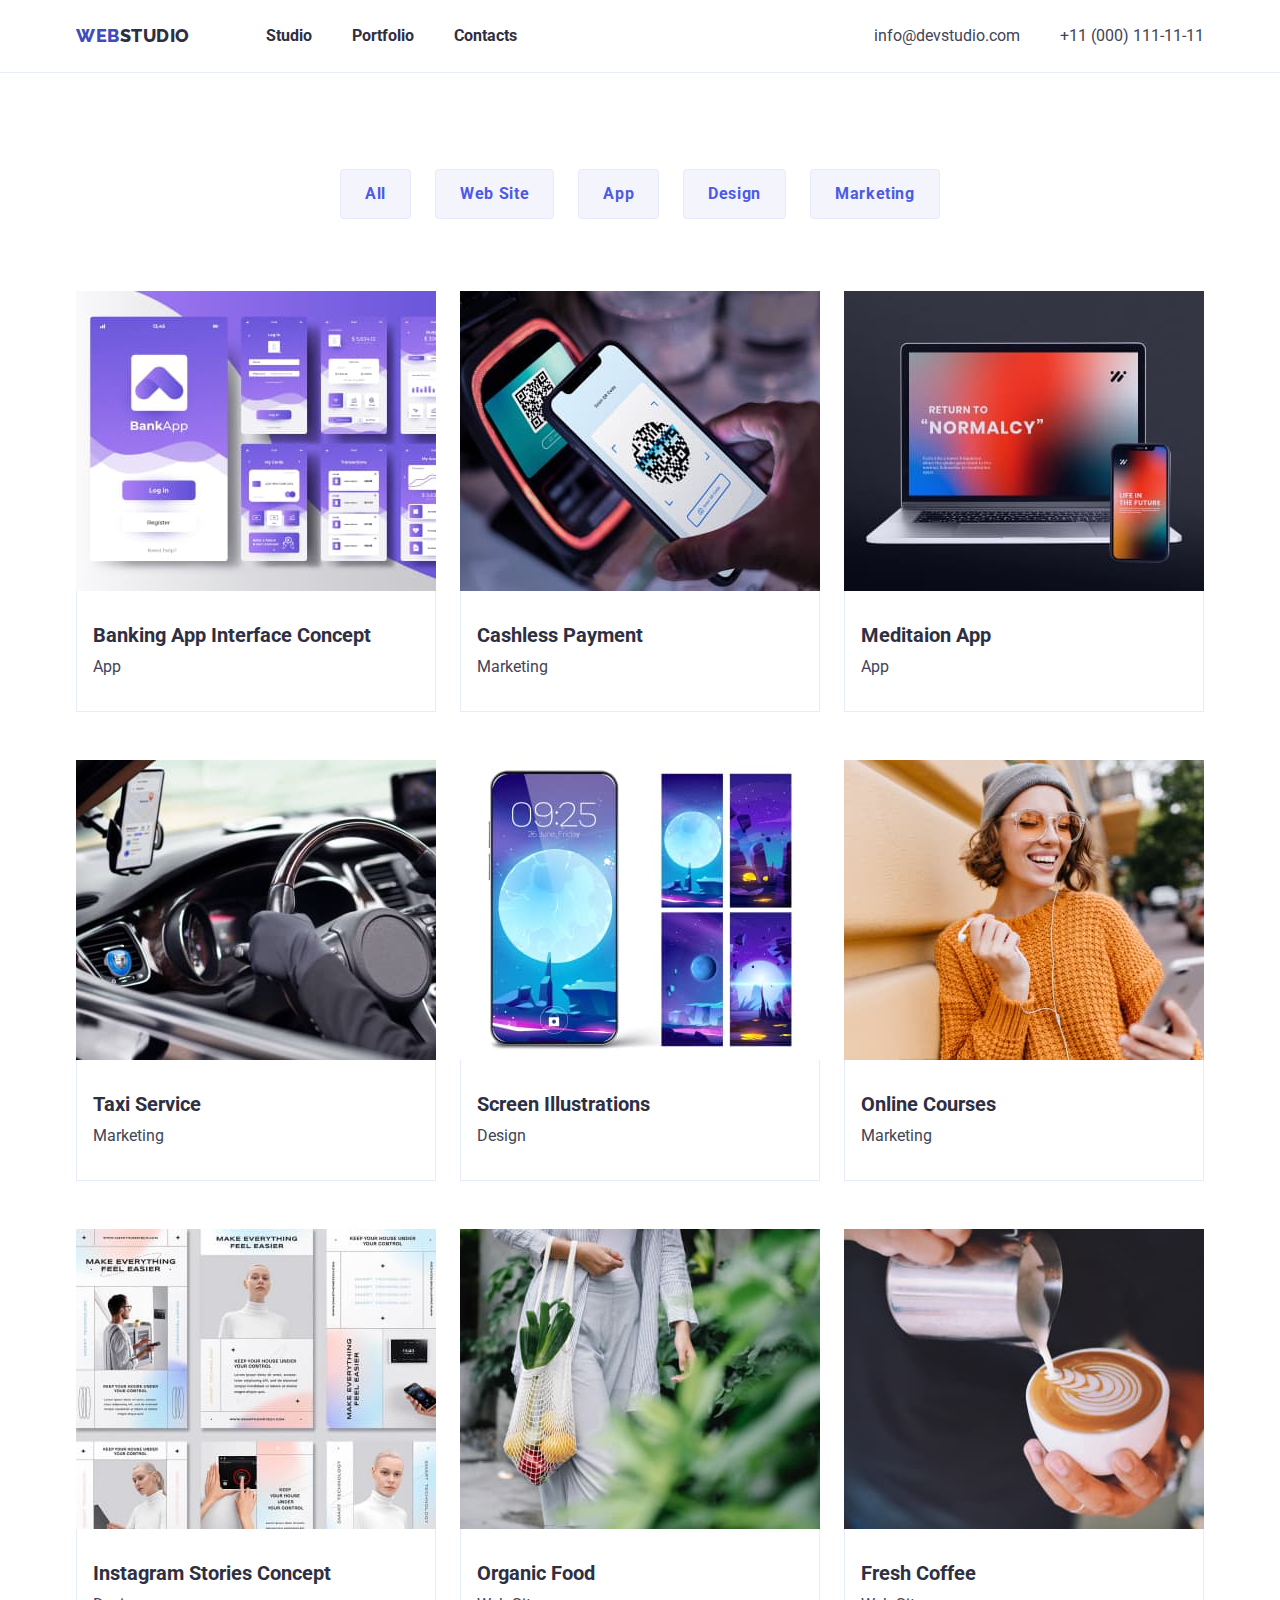
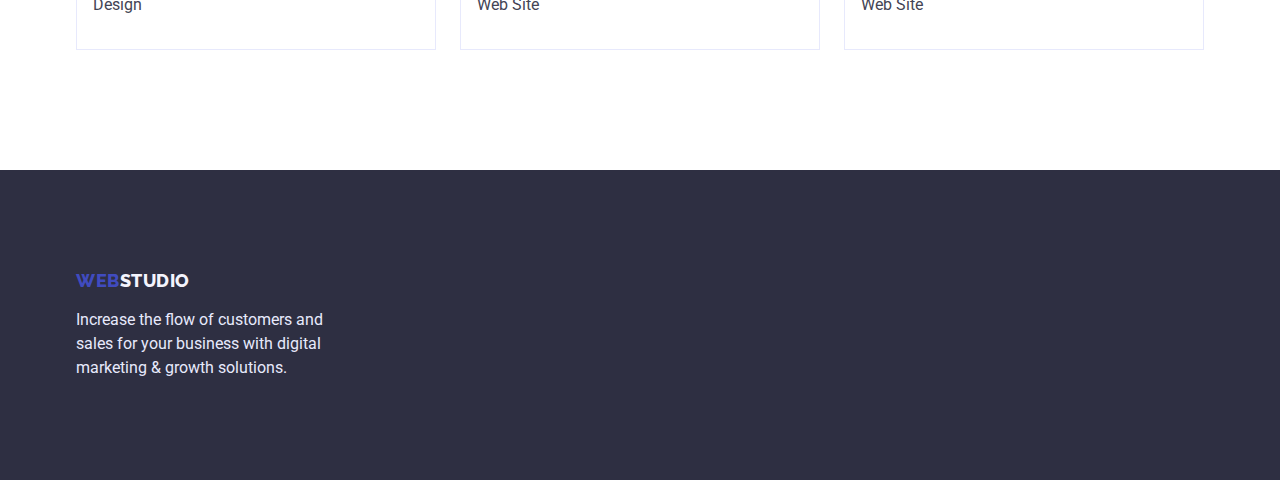
==== portfolio.html @ f0abbab0 "Initial commit" ====
<!DOCTYPE html>
<html lang="en">

    <head>
        <meta charset="UTF-8">
        <meta http-equiv="X-UA-Compatible" content="IE=edge">
        <meta name="viewport" content="width=device-width, initial-scale=1.0">
        <title>Portfolio</title>
        <link rel="stylesheet"
            href="https://cdnjs.cloudflare.com/ajax/libs/modern-normalize/1.0.0/modern-normalize.min.css">
        <link rel="preconnect" href="https://fonts.googleapis.com">
        <link rel="preconnect" href="https://fonts.gstatic.com" crossorigin>
        <link href="https://fonts.googleapis.com/css2?family=Raleway:wght@800&family=Roboto:wght@400;700&display=swap"
            rel="stylesheet">
        <link rel="stylesheet" href="./css/styles.css">
    </head>

    <body>
        <header class="header-section">
            <div class="container">
                <div class="header-container">
                    <nav class="site-nav">
                        <a href="" class="logo link"><span class="logo-accent">Web</span>Studio</a>
                        <ul class="site-menu list">
                            <li class="menu-item">
                                <a class="menu-link link" href="./index.html">Studio</a>
                            </li>
                            <li class="menu-item">
                                <a class="menu-link link" href="./portfolio.html">Portfolio</a>
                            </li>
                            <li class="menu-item">
                                <a class="menu-link link" href="">Contacts</a>
                            </li>
                        </ul>
                    </nav>
                    <ul class="contacts list">
                        <li class="contact-item">
                            <a class="contact-link link" href="mailto:">info@devstudio.com</a>
                        </li>
                        <li class="contact-item">
                            <a class="contact-link link" href="tel:+110001111111">+11 (000) 111-11-11</a>
                        </li>
                    </ul>
                </div>
            </div>
        </header>
        <!--main content-->
        <main>
            <section class="portfolio-section">
                <div class="container">
                    <h1 class="visually-hidden">Examples of working</h1>
                    <ul class="button-list list">
                        <li class="filter-btn">
                            <button class="buttons" type="button">All</button>
                        </li>
                        <li class="filter-btn">
                            <button class="buttons" type="button">Web Site</button>
                        </li>
                        <li class="filter-btn">
                            <button class="buttons" type="button">App</button>
                        </li>
                        <li class="filter-btn">
                            <button class="buttons" type="button">Design</button>
                        </li>
                        <li class="filter-btn">
                            <button class="buttons" type="button">Marketing</button>
                        </li>
                    </ul>
                    <ul class="image-list list">
                        <li class="image-item">
                            <img src="./images/images1.jpg" alt="photo of the banking app" width="360" height="300">
                            <div class="content-card">
                                <h2 class="secondary-titles">Banking App Interface Concept</h2>
                                <p class="subtitles">App</p>
                            </div>
                        </li>
                        <li class="image-item">
                            <img src="./images/images2.jpg" alt="cashless payment" width="360" height="300">
                            <div class="content-card">
                                <h2 class="secondary-titles">Cashless Payment</h2>
                                <p class="subtitles">Marketing</p>
                            </div>
                        </li>
                        <li class="image-item">
                            <img src="./images/images3.jpg" alt="a laptop and a phone with meditaion" width="360"
                                height="300">
                            <div class="content-card">
                                <h2 class="secondary-titles">Meditaion App</h2>
                                <p class="subtitles">App</p>
                            </div>
                        </li>
                        <li class="image-item">
                            <img src="./images/images4.jpg" alt="taxi steering wheel with driver's hands" width="360"
                                height="300">
                            <div class="content-card">
                                <h2 class="secondary-titles">Taxi Service</h2>
                                <p class="subtitles">Marketing</p>
                            </div>
                        </li>
                        <li class="image-item">
                            <img src="./images/images5.jpg" alt="phone with screen illustrations" width="360"
                                height="300">
                            <div class="content-card">
                                <h2 class="secondary-titles">Screen Illustrations</h2>
                                <p class="subtitles">Design</p>
                            </div>
                        </li>
                        <li class="image-item">
                            <img src="./images/images6.jpg" alt="A girl is talking  with someone on the phone online"
                                width="360" height="300">
                            <div class="content-card">
                                <h2 class="secondary-titles">Online Courses</h2>
                                <p class="subtitles">Marketing</p>
                            </div>
                        </li>
                        <li class="image-item">
                            <img src="./images/images7.jpg" alt="screenshots of the instagram stories concept"
                                width="360" height="300">
                            <div class="content-card">
                                <h2 class="secondary-titles">Instagram Stories Concept</h2>
                                <p class="subtitles">Design</p>
                            </div>
                        </li>
                        <li class="image-item">
                            <img src="./images/images8.jpg" alt="woman with food in a bag" width="360" height="300">
                            <div class="content-card">
                                <h2 class="secondary-titles">Organic Food</h2>
                                <p class="subtitles">Web Site</p>
                            </div>
                        </li>
                        <li class="image-item">
                            <img src="./images/images9.jpg" alt="a cup of coffee in the hands of a barista" width="360"
                                height="300">
                            <div class="content-card">
                                <h2 class="secondary-titles">Fresh Coffee</h2>
                                <p class="subtitles">Web Site</p>
                            </div>
                        </li>
                    </ul>
                </div>
            </section>
        </main>
        <footer class="footer">
            <div class="container">
                <a href="" class="footer-logo link"><span class="footer-accent">Web</span>Studio</a>
                <p class="footer-text">Increase the flow of customers and sales for your business with digital marketing
                    &
                    growth solutions.</p>
            </div>
        </footer>
    </body>

</html>
---- css/styles.css ----
:root {
    --primary-color-text: #2E2F42;
    --secondary-color-text: #434455;
    --main-background-color: #FFFFFF;
    --secondary-background-color: #F4F4FD;
    --accent-color: #4D5AE5;
    --btn-hover-color: #404BBF;
    --footer-text-color: #E7E9FC;
    --border-main-color: #E7E9FC --main-letter-spacing: 0.02em;
}


h1,
h2,
h3,
p {
    margin: 0px;
}

ul,
li {
    margin: 0px;
    padding: 0px;
}

.list {
    list-style: none;
    padding-left: 0px;
}



.container {
    width: 1158px;
    margin-left: auto;
    margin-right: auto;
    padding-left: 15px;
    padding-right: 15px;
    align-items: center;

}


.header-container {
    display: flex;
    align-items: center;
}

.header-section {
    background-color: var(--main-background-color);
    border-bottom: 1px solid var(--footer-text-color);
}


/*------------------ SITE NAVIGATION----------------------*/

/*------------- Logo styles--------------*/

.logo {
    color: var(--primary-color-text);
    font-family: 'Raleway', sans-serif;
    font-weight: 800;
    font-size: 18px;
    line-height: 1.33;
    letter-spacing: 0.03em;
    text-transform: uppercase;
}

.logo-accent {
    color: var(--btn-hover-color);
}

/*------------- Main manu--------------*/

.site-nav {
    display: flex;
    align-items: center;
}

.site-menu {
    display: flex;
    margin-left: 76px;
}

.site-menu .menu-item:not(:last-child) {
    margin-right: 40px;
}


.menu-link {
    display: block;
    padding-top: 24px;
    padding-bottom: 24px;
}

.menu-item .menu-link {
    color: var(--primary-color-text);
    font-family: 'Roboto', sans-serif;
    font-weight: 700;
    font-size: 16px;
    line-height: 1.5;
    letter-spacing: var(--main-letter-spacing);
}

.menu-item .menu-link:hover,
.menu-item .menu-link:focus {
    color: var(--accent-color);
}


/*-------------------Contacts-----------------*/

.contacts {
    display: flex;
    margin-left: auto;
}





.container .contact-item+.contact-item {
    margin-left: 40px;
}

.contact-item .contact-link {
    color: var(--secondary-color-text);
    font-family: 'Roboto', sans-serif;
    font-size: 16px;
    line-height: 1.5;
    letter-spacing: var(--main-letter-spacing);
}

.contact-item .contact-link:hover,
.contact-item .contact-link:focus {
    color: var(--accent-color);
}

.link {
    text-decoration: none;
}


/*-------------HERO SECTION--------------------*/

.hero-section {
    background: var(--primary-color-text);
    padding-top: 192px;
    padding-bottom: 192px;
    text-align: center;
}

.hero {
    font-size: 56px;
    letter-spacing: var(--main-letter-spacing);
    line-height: 1.1;
    color: var(--main-background-color);
    background: var(--primary-color-text);
}

.visually-hidden {
    position: absolute;
    white-space: nowrap;
    width: 1px;
    height: 1px;
    overflow: hidden;
    border: 0;
    padding: 0;
    clip: rect(0 0 0 0);
    clip-path: inset(50%);
    margin: -1px;
}

/*---------------------BODY--------------------*/
body {
    font-family: 'Roboto', sans-serif;
    color: var(--primary-color-text);
    background: var(--main-background-color);
}

/*----------------- SITE  BUTTONS -------------------*/

/*-----------  Main buttons----------------*/

.main-button {
    display: inline-block;
    padding: 16px 32px;
    margin-top: 48px;

    color: var(--main-background-color);
    background: var(--accent-color);
    align-items: center;
    border-radius: 4px;
    border: 1px solid transparent;
    box-shadow: 0px 4px 4px rgba(0, 0, 0, 0.15);

    font-family: inherit;
    font-weight: 700;
    font-size: 16px;
    line-height: 1.2;
    letter-spacing: 0.04em;
    cursor: pointer;
}

.main-button:hover,
.main-button:focus {
    background: var(--btn-hover-color);
}


/*-----------  Portfolio buttons----------------*/

.buttons {
    display: flex;
    padding: 12px 24px;

    font-family: inherit;
    font-weight: 700;
    font-size: 16px;
    line-height: 1.5;
    letter-spacing: 0.04em;

    color: var(--accent-color);
    background: var(--secondary-background-color);
    border-radius: 4px;
    border: 1px solid var(--footer-text-color);
    cursor: pointer;
}

.buttons:hover,
.buttons:focus {
    color: var(--main-background-color);
    background: var(--accent-color);
}

.button-list {
    display: flex;
    margin-bottom: 72px;
    justify-content: center;
}

.button-list .filter-btn:not(:last-child) {
    margin-right: 24px;
}


/*-----------FITURE SECTION-----------*/

.fiture-section {
    padding-top: 120px;
}

.section {
    padding-top: 120px;
    padding-bottom: 120px;
}

.fiture-list {
    display: flex;
}

.fiture-item {
    width: 264px;
}

.container .fiture-item:not(:last-child) {
    margin-right: 24px;
}



/*--------- SERVICES----------*/

.service-list {
    display: flex;
    margin-top: 72px;
    padding-bottom: 120px;
}

.container .service-item:not(:last-child) {
    margin-right: 24px;
}

/*----------------TEAM-SECTION------------------*/

.team-section {
    background: var(--secondary-background-color);
    padding-top: 120px;
    padding-bottom: 120px;
}

.team-list {
    display: flex;
    flex-wrap: wrap;
    margin-top: 72px;
}


.team-content {
    padding-top: 32px;
    padding-bottom: 32px;
    text-align: center;
    background-color: var(--main-background-color);
    border-right: 1px solid var(--footer-text-color);
    border-bottom: 1px solid var(--footer-text-color);
    border-left: 1px solid var(--footer-text-color);
}

.container .team-item:not(:last-child) {
    margin-right: 24px;
}



/* ----------PORTFOLIO SERVICES----------------*/
.image-list {
    display: flex;
    flex-wrap: wrap;
}

Img {
    display: block;
}

.image-item {
    margin-right: 24px;
    margin-bottom: 48px;
}


.image-item {
    flex-basis: calc((100%/-48px)-3);
}

.image-item:nth-child(3n) {
    margin-right: 0;
}

.image-item:nth-child(n+7) {
    margin-bottom: 0px;
}


.content-card {
    padding-left: 16px;
    padding-top: 32px;
    padding-bottom: 32px;
    border-right: 1px solid var(--footer-text-color);
    border-bottom: 1px solid var(--footer-text-color);
    border-left: 1px solid var(--footer-text-color);

}

.portfolio-section {
    padding-top: 96px;
    padding-bottom: 120px;
}

/* ----------TITLES AND SUBTITLES----------------*/

.titles {
    font-size: 36px;
    line-height: 1.11;
    letter-spacing: var(--main-letter-spacing);
    text-align: center;
}


.secondary-titles {
    font-size: 20px;
    line-height: 1.2;
    letter-spacing: var(--main-letter-spacing);
}

.subtitles {
    margin-top: 8px;

    font-family: 'Roboto', sans-serif;
    font-size: 16px;
    line-height: 1.5;
    letter-spacing: var(--main-letter-spacing);
    color: var(--secondary-color-text);
}



/* FOOTER STYLES */


.footer-logo {
    color: var(--secondary-background-color);

    font-family: 'Raleway', sans-serif;
    font-weight: 800;
    font-size: 18px;
    line-height: 1.2;
    letter-spacing: 0.03em;
    text-transform: uppercase;
}

.footer-accent {
    color: var(--btn-hover-color);
}

.footer {
    padding-top: 100px;
    padding-bottom: 100px;
    background: var(--primary-color-text);
}

.footer-text {
    margin-top: 16px;
    width: 264px;

    color: var(--footer-text-color);
    font-family: 'Roboto', sans-serif;
    font-size: 16px;
    line-height: 1.5;
    letter-spacing: var(--main-letter-spacing);
}
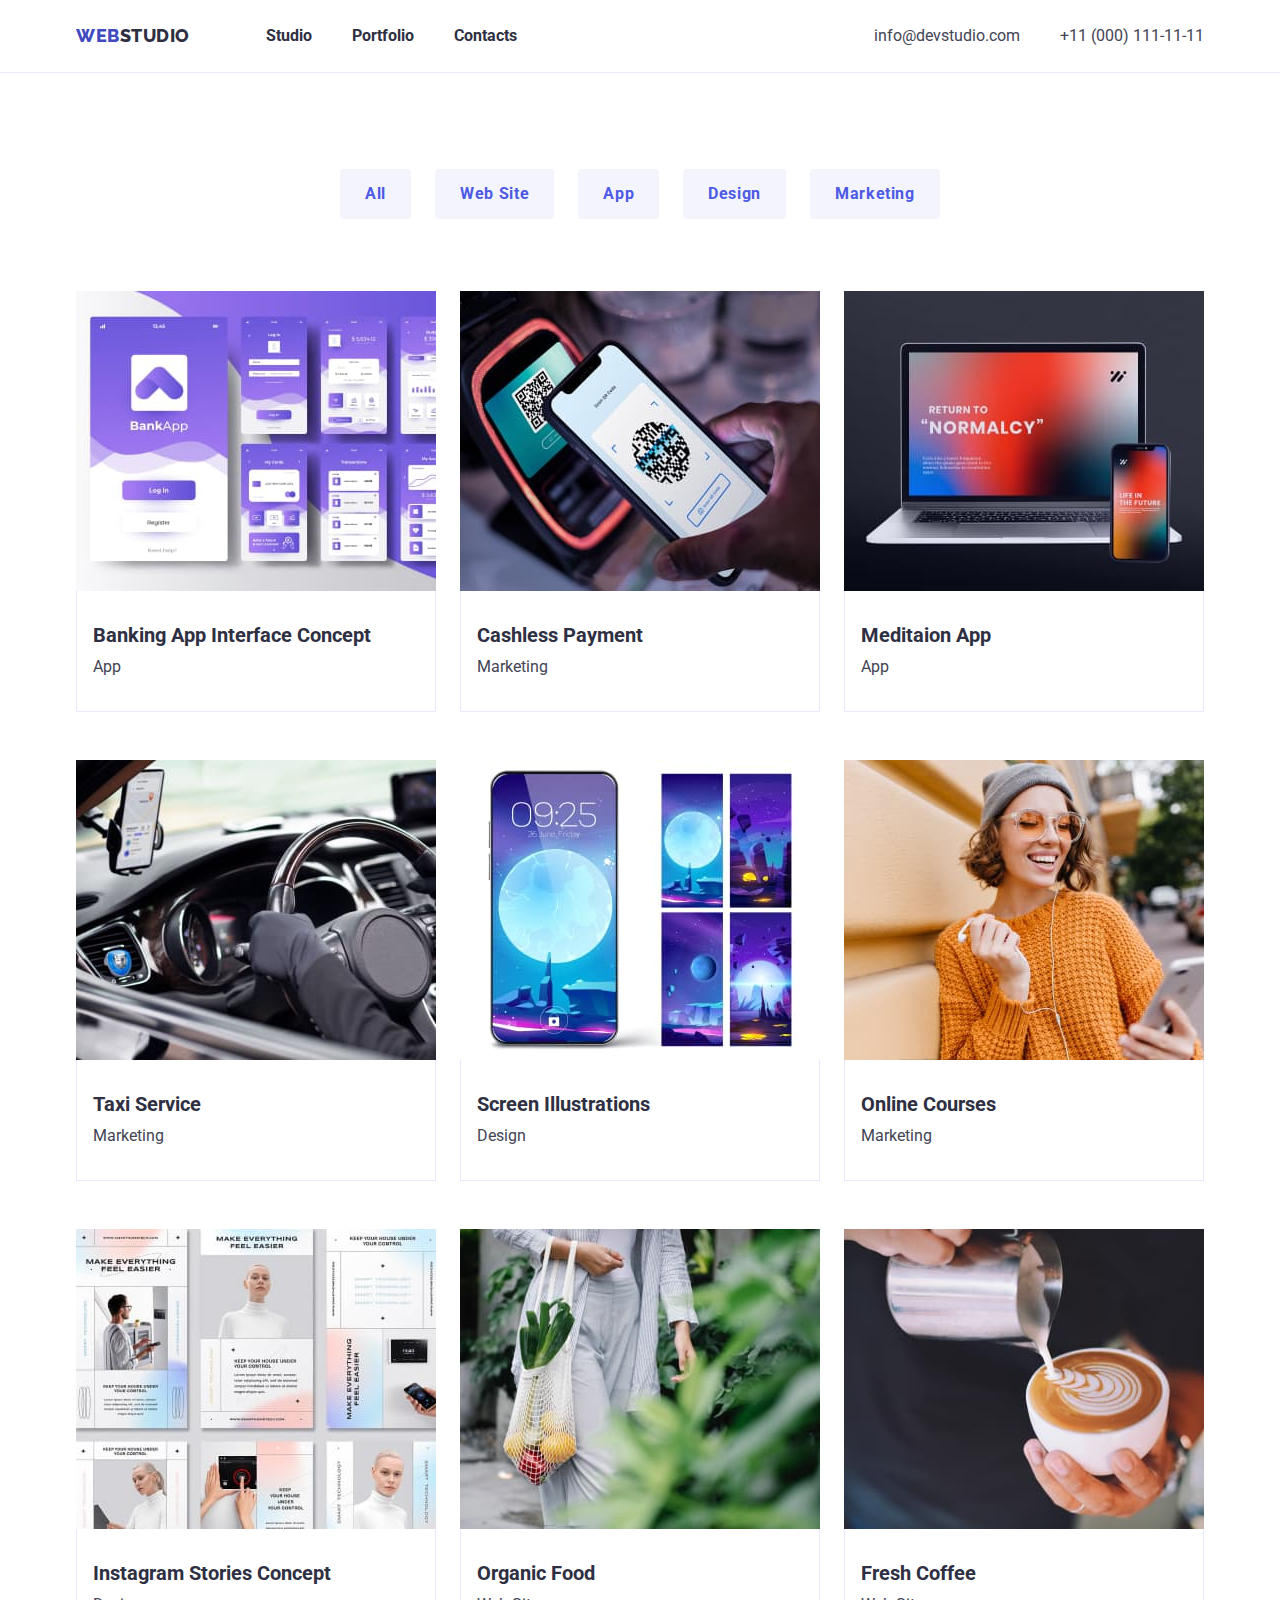
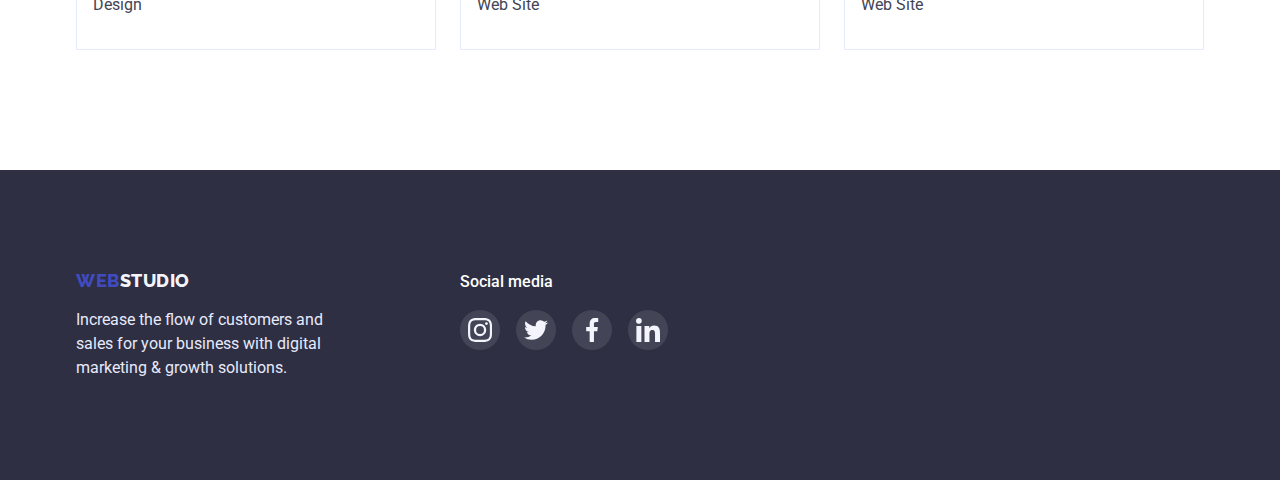
==== commit 68ce202f: "Added svg icons" ====
--- a/portfolio.html
+++ b/portfolio.html
@@ -10,8 +10,9 @@
             href="https://cdnjs.cloudflare.com/ajax/libs/modern-normalize/1.0.0/modern-normalize.min.css">
         <link rel="preconnect" href="https://fonts.googleapis.com">
         <link rel="preconnect" href="https://fonts.gstatic.com" crossorigin>
-        <link href="https://fonts.googleapis.com/css2?family=Raleway:wght@800&family=Roboto:wght@400;700&display=swap"
+        <link href="https://fonts.googleapis.com/css2?family=Raleway:wght@800&family=Roboto:wght@400;500;700&display=swap"
             rel="stylesheet">
+
         <link rel="stylesheet" href="./css/styles.css">
     </head>
 
@@ -68,73 +69,82 @@
                     </ul>
                     <ul class="image-list list">
                         <li class="image-item">
+                            <a href="" class=" image-link link">
                             <img src="./images/images1.jpg" alt="photo of the banking app" width="360" height="300">
                             <div class="content-card">
                                 <h2 class="secondary-titles">Banking App Interface Concept</h2>
                                 <p class="subtitles">App</p>
-                            </div>
-                        </li>
-                        <li class="image-item">
+                            </div></a>
+                        </li>
+                        <li class="image-item">
+                            <a href="" class=" image-link link">
                             <img src="./images/images2.jpg" alt="cashless payment" width="360" height="300">
                             <div class="content-card">
                                 <h2 class="secondary-titles">Cashless Payment</h2>
                                 <p class="subtitles">Marketing</p>
-                            </div>
-                        </li>
-                        <li class="image-item">
+                            </div></a>
+                        </li>
+                        <li class="image-item">
+                            <a href="" class=" image-link link">
                             <img src="./images/images3.jpg" alt="a laptop and a phone with meditaion" width="360"
                                 height="300">
                             <div class="content-card">
                                 <h2 class="secondary-titles">Meditaion App</h2>
                                 <p class="subtitles">App</p>
-                            </div>
-                        </li>
-                        <li class="image-item">
+                            </div></a>
+                        </li>
+                        <li class="image-item">
+                            <a href="" class=" image-link link">
                             <img src="./images/images4.jpg" alt="taxi steering wheel with driver's hands" width="360"
                                 height="300">
                             <div class="content-card">
                                 <h2 class="secondary-titles">Taxi Service</h2>
                                 <p class="subtitles">Marketing</p>
-                            </div>
-                        </li>
-                        <li class="image-item">
+                            </div></a>
+                        </li>
+                        <li class="image-item">
+                            <a href="" class=" image-link link">
                             <img src="./images/images5.jpg" alt="phone with screen illustrations" width="360"
                                 height="300">
                             <div class="content-card">
                                 <h2 class="secondary-titles">Screen Illustrations</h2>
                                 <p class="subtitles">Design</p>
-                            </div>
-                        </li>
-                        <li class="image-item">
+                            </div></a>
+                        </li>
+                        <li class="image-item">
+                            <a href="" class=" image-link link">
                             <img src="./images/images6.jpg" alt="A girl is talking  with someone on the phone online"
                                 width="360" height="300">
                             <div class="content-card">
                                 <h2 class="secondary-titles">Online Courses</h2>
                                 <p class="subtitles">Marketing</p>
-                            </div>
-                        </li>
-                        <li class="image-item">
+                            </div></a>
+                        </li>
+                        <li class="image-item">
+                            <a href="" class=" image-link link">
                             <img src="./images/images7.jpg" alt="screenshots of the instagram stories concept"
                                 width="360" height="300">
                             <div class="content-card">
                                 <h2 class="secondary-titles">Instagram Stories Concept</h2>
                                 <p class="subtitles">Design</p>
-                            </div>
-                        </li>
-                        <li class="image-item">
+                            </div></a>
+                        </li>
+                        <li class="image-item">
+                            <a href="" class=" image-link link">
                             <img src="./images/images8.jpg" alt="woman with food in a bag" width="360" height="300">
                             <div class="content-card">
                                 <h2 class="secondary-titles">Organic Food</h2>
                                 <p class="subtitles">Web Site</p>
-                            </div>
-                        </li>
-                        <li class="image-item">
+                            </div></a>
+                        </li>
+                        <li class="image-item">
+                            <a href="" class=" image-link link">
                             <img src="./images/images9.jpg" alt="a cup of coffee in the hands of a barista" width="360"
                                 height="300">
                             <div class="content-card">
                                 <h2 class="secondary-titles">Fresh Coffee</h2>
                                 <p class="subtitles">Web Site</p>
-                            </div>
+                            </div></a>
                         </li>
                     </ul>
                 </div>
@@ -142,11 +152,51 @@
         </main>
         <footer class="footer">
             <div class="container">
-                <a href="" class="footer-logo link"><span class="footer-accent">Web</span>Studio</a>
-                <p class="footer-text">Increase the flow of customers and sales for your business with digital marketing
-                    &
-                    growth solutions.</p>
-            </div>
+                <div class="footer-container">
+                    <div class="footer-list">
+                        <a href="" class="footer-logo link"><span class="footer-accent">Web</span>Studio</a>
+        
+                        <p class="footer-text">Increase the flow of customers and sales for your business with digital
+                            marketing
+                            &
+                            growth solutions.</p>
+                    </div>
+        
+                    <div class="social-list">
+                        <h4 class="social-media-title"> Social media
+                        </h4>
+                        <ul class="media-list list">
+                            <li class="media-item">
+                                <a class="media-link">
+                                    <svg class="media-icon">
+                                        <use href="./images/icons.svg#instagram" width="24" height="24"></use>
+                                    </svg>
+                                </a>
+                            </li>
+                            <li>
+                                <a class="media-link">
+                                    <svg class="media-icon">
+                                        <use href="./images/icons.svg#twitter" width="24" height="24"></use>
+                                    </svg>
+                                </a>
+                            </li>
+                            <li>
+                                <a class="media-link">
+                                    <svg class="media-icon">
+                                        <use href="./images/icons.svg#facebook" width="24" height="24"></use>
+                                    </svg>
+                                </a>
+                            </li>
+                            <li>
+                                <a class="media-link">
+                                    <svg class="media-icon">
+                                        <use href="./images/icons.svg#linkedin" width="24" height="24"></use>
+                                    </svg>
+                                </a>
+                            </li>
+                        </ul>
+                    </div>
+                </div>
         </footer>
     </body>
 
--- a/css/styles.css
+++ b/css/styles.css
@@ -1,5 +1,5 @@
 :root {
-    --primary-color-text: #2E2F42;
+    --primary-color: #2E2F42;
     --secondary-color-text: #434455;
     --main-background-color: #FFFFFF;
     --secondary-background-color: #F4F4FD;
@@ -13,6 +13,7 @@
 h1,
 h2,
 h3,
+h4,
 p {
     margin: 0px;
 }
@@ -28,7 +29,9 @@
     padding-left: 0px;
 }
 
-
+Img {
+    display: block;
+}
 
 .container {
     width: 1158px;
@@ -37,7 +40,7 @@
     padding-left: 15px;
     padding-right: 15px;
     align-items: center;
-
+    max-width: 1440px;
 }
 
 
@@ -57,7 +60,7 @@
 /*------------- Logo styles--------------*/
 
 .logo {
-    color: var(--primary-color-text);
+    color: var(--primary-color);
     font-family: 'Raleway', sans-serif;
     font-weight: 800;
     font-size: 18px;
@@ -94,7 +97,7 @@
 }
 
 .menu-item .menu-link {
-    color: var(--primary-color-text);
+    color: var(--primary-color);
     font-family: 'Roboto', sans-serif;
     font-weight: 700;
     font-size: 16px;
@@ -144,18 +147,25 @@
 /*-------------HERO SECTION--------------------*/
 
 .hero-section {
-    background: var(--primary-color-text);
+    background: var(--primary-color);
     padding-top: 192px;
     padding-bottom: 192px;
     text-align: center;
-}
-
-.hero {
+    background-image:linear-gradient(rgba(46, 47, 66, 0.7), rgba(46, 47, 66, 0.7)), url(../images/people-office.jpg);
+    background-color: var(--primary-color);
+    background-size: cover;
+    
+    
+}
+
+.hero {max-width: 494px;
+    margin-left: auto;
+    margin-right: auto;
     font-size: 56px;
     letter-spacing: var(--main-letter-spacing);
     line-height: 1.1;
     color: var(--main-background-color);
-    background: var(--primary-color-text);
+  
 }
 
 .visually-hidden {
@@ -174,7 +184,7 @@
 /*---------------------BODY--------------------*/
 body {
     font-family: 'Roboto', sans-serif;
-    color: var(--primary-color-text);
+    color: var(--primary-color);
     background: var(--main-background-color);
 }
 
@@ -192,7 +202,7 @@
     align-items: center;
     border-radius: 4px;
     border: 1px solid transparent;
-    box-shadow: 0px 4px 4px rgba(0, 0, 0, 0.15);
+    
 
     font-family: inherit;
     font-weight: 700;
@@ -205,6 +215,7 @@
 .main-button:hover,
 .main-button:focus {
     background: var(--btn-hover-color);
+    box-shadow: 0px 4px 4px rgba(0, 0, 0, 0.15);
 }
 
 
@@ -223,7 +234,7 @@
     color: var(--accent-color);
     background: var(--secondary-background-color);
     border-radius: 4px;
-    border: 1px solid var(--footer-text-color);
+     border: 1px solid transparent;
     cursor: pointer;
 }
 
@@ -231,6 +242,10 @@
 .buttons:focus {
     color: var(--main-background-color);
     background: var(--accent-color);
+     border: 1px solid var(--accent-color);
+    box-shadow: 0px 2px 1px rgba(46, 47, 66, 0.08),
+     0px 1px 1px rgba(46, 47, 66, 0.16),
+     0px 1px 6px rgba(46, 47, 66, 0.08);
 }
 
 .button-list {
@@ -259,6 +274,11 @@
     display: flex;
 }
 
+.fiture-icon {margin-bottom: 8px;
+    width: 264px;
+height: 112px;
+background-color: #F4F4FD;}
+
 .fiture-item {
     width: 264px;
 }
@@ -274,7 +294,7 @@
 .service-list {
     display: flex;
     margin-top: 72px;
-    padding-bottom: 120px;
+
 }
 
 .container .service-item:not(:last-child) {
@@ -293,9 +313,12 @@
     display: flex;
     flex-wrap: wrap;
     margin-top: 72px;
-}
-
-
+    gap: 24px;
+}
+.team-item {box-shadow: 0px 2px 1px rgba(46, 47, 66, 0.08),
+     0px 1px 1px rgba(46, 47, 66, 0.16),
+     0px 1px 6px rgba(46, 47, 66, 0.08);
+}
 .team-content {
     padding-top: 32px;
     padding-bottom: 32px;
@@ -304,13 +327,40 @@
     border-right: 1px solid var(--footer-text-color);
     border-bottom: 1px solid var(--footer-text-color);
     border-left: 1px solid var(--footer-text-color);
-}
-
-.container .team-item:not(:last-child) {
-    margin-right: 24px;
-}
-
-
+  
+}
+
+
+.team-social-icons {display: flex;
+justify-content: center;
+ gap: 24px;
+   }
+
+
+.social-link {display: flex;
+    width: 40px;
+     height: 40px;
+    align-items: center;
+    justify-content: center;
+
+    background-color: var(--accent-color);
+ border-radius: 50%;
+    }
+     
+
+
+
+.social-icon {display:flex; 
+width: 16px;
+height: 16px;
+
+   fill: var(--secondary-background-color);}
+
+   
+  
+     
+    
+   
 
 /* ----------PORTFOLIO SERVICES----------------*/
 .image-list {
@@ -318,18 +368,18 @@
     flex-wrap: wrap;
 }
 
-Img {
-    display: block;
-}
-
-.image-item {
-    margin-right: 24px;
-    margin-bottom: 48px;
-}
+.image-link {color: var(--primary-color) ;}
+
+
+.image-item:hover {box-shadow: 0px 2px 1px rgba(46, 47, 66, 0.08),
+     0px 1px 1px rgba(46, 47, 66, 0.16),
+     0px 1px 6px rgba(46, 47, 66, 0.08);}
 
 
 .image-item {
     flex-basis: calc((100%/-48px)-3);
+     margin-right: 24px;
+    margin-bottom: 48px;
 }
 
 .image-item:nth-child(3n) {
@@ -340,11 +390,14 @@
     margin-bottom: 0px;
 }
 
+
+ 
 
 .content-card {
     padding-left: 16px;
     padding-top: 32px;
     padding-bottom: 32px;
+
     border-right: 1px solid var(--footer-text-color);
     border-bottom: 1px solid var(--footer-text-color);
     border-left: 1px solid var(--footer-text-color);
@@ -381,11 +434,57 @@
     letter-spacing: var(--main-letter-spacing);
     color: var(--secondary-color-text);
 }
-
-
+/* ----------CUSTOMERS----------------*/
+
+.customer-section {padding-top: 130px;
+padding-bottom: 120px;}
+
+.customer-list {display: flex;
+flex-wrap: wrap;
+margin-top: 72px;
+gap: 24px;
+
+}
+
+.customer-icon {
+width: 104px;
+height: 56px;
+
+}
+
+.customer-link { display: inline-block;
+  padding: 16px 32px;
+    width: 168px;
+    height: 88px;
+    border: 1px solid #8E8F99;
+   border-radius: 4px;
+    fill:#8E8F99;
+   }
+
+    
+.customer-link:hover,
+.customer-link:focus
+{fill: var(--accent-color);
+    border-color: var(--accent-color);}
+ 
+
+
+  
+  
 
 /* FOOTER STYLES */
 
+.footer {
+    padding-top: 100px;
+    padding-bottom: 100px;
+    background: var(--primary-color);
+}
+
+.footer-container {display: flex;}
+
+.social-list {display: inline-block;
+margin-left: 120px;
+}
 
 .footer-logo {
     color: var(--secondary-background-color);
@@ -402,12 +501,6 @@
     color: var(--btn-hover-color);
 }
 
-.footer {
-    padding-top: 100px;
-    padding-bottom: 100px;
-    background: var(--primary-color-text);
-}
-
 .footer-text {
     margin-top: 16px;
     width: 264px;
@@ -417,4 +510,40 @@
     font-size: 16px;
     line-height: 1.5;
     letter-spacing: var(--main-letter-spacing);
-}+}
+
+
+.social-list {display: block;
+}
+
+.media-list {display: flex;
+gap: 16px;
+margin-top: 16px;
+}
+
+    .media-icon {width: 24px; 
+    height: 24px;
+}
+
+.social-media-title { 
+    font-family:'Roboto', sans-serif ;
+    font-weight: 500;
+    font-size: 16px;
+line-height: 1.5;
+    color: var(--main-background-color);
+}
+
+.media-link {display: flex;
+    width: 40px;
+    height: 40px;
+    justify-content: center;
+    align-items: center;
+    background-color: rgba(255, 255, 255, 0.1);
+    fill:var(--secondary-background-color);
+    border-radius: 50%;
+}
+ 
+.media-link:hover,
+.media-link:focus
+{background-color: #31D0AA;
+   }